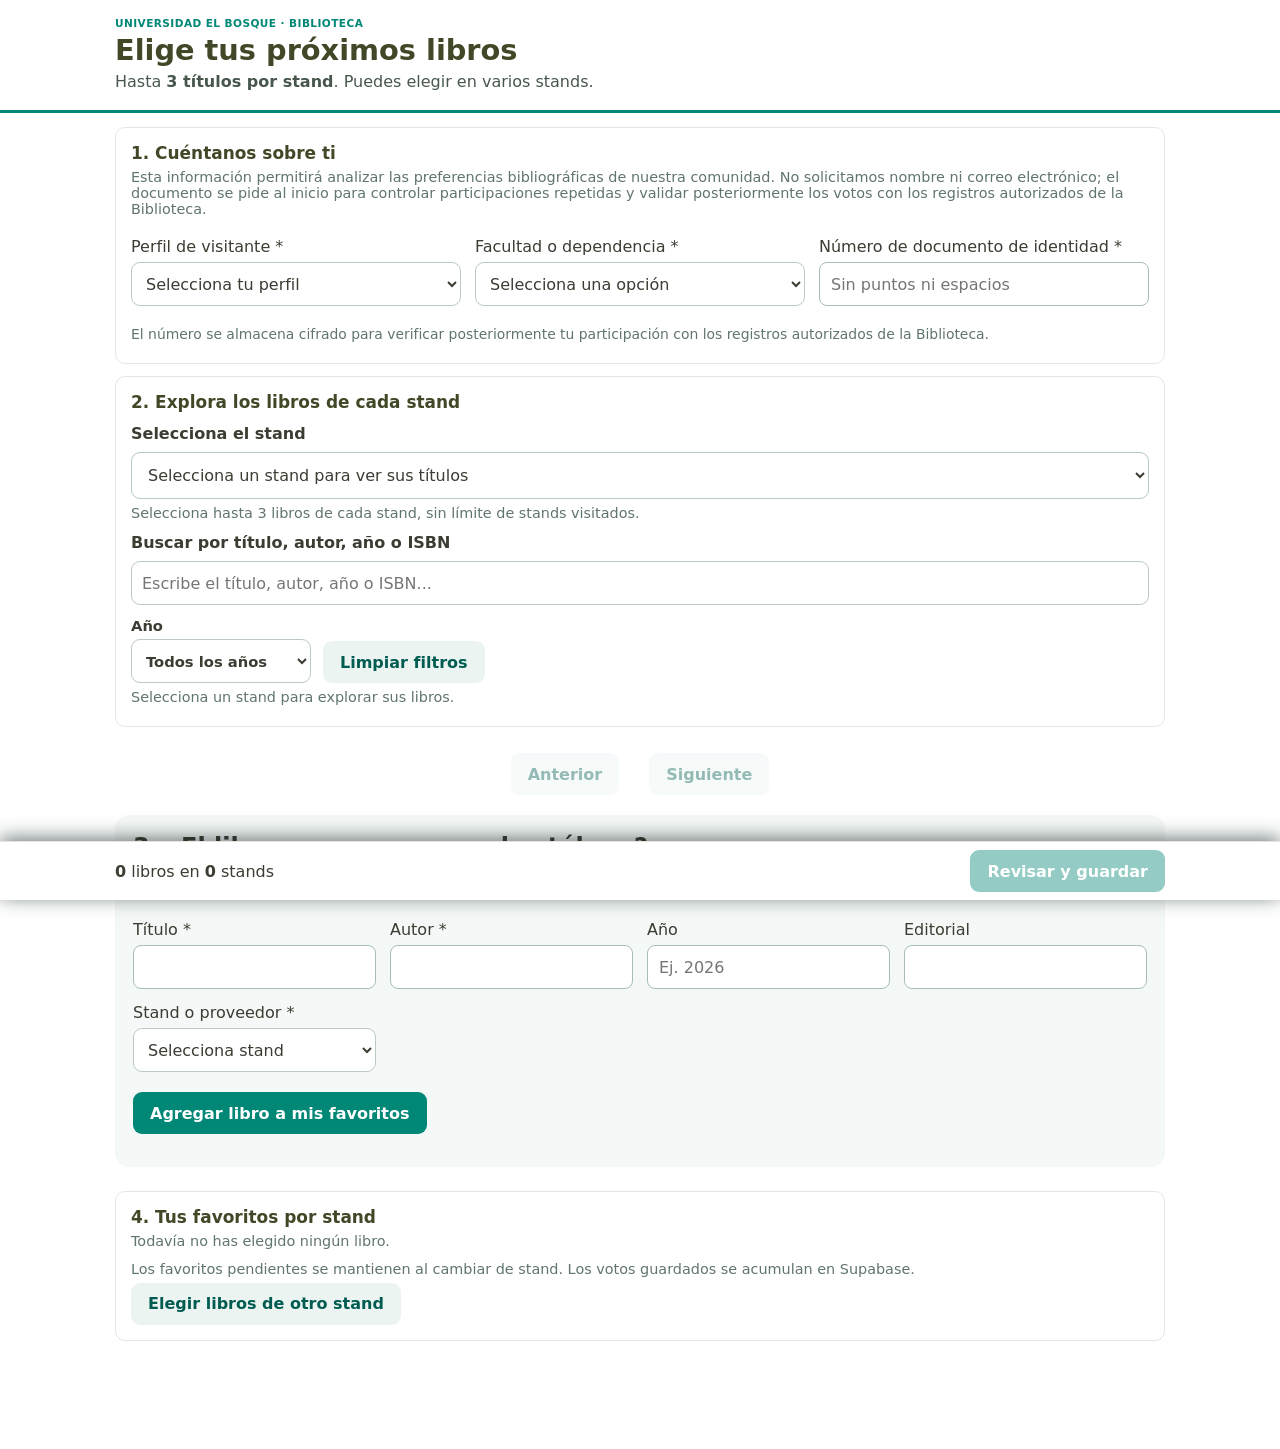
==== index.html @ fa603d4a "Commit: v3.4.0 - Registro progresivo de votos por stand Implementación de votación progresiva vincul" ====
<!doctype html><html lang="es"><head><meta charset="utf-8"><meta name="referrer" content="no-referrer"><meta name="viewport" content="width=device-width,initial-scale=1"><meta name="theme-color" content="#008776"><title>Elige los próximos libros | Biblioteca Universidad El Bosque</title><link rel="stylesheet" href="styles.css"></head><body>
<header><div class="wrap header-inner"><div class="brand"><img class="brand-logo" src="logo-biblioteca.png" alt="Biblioteca Juan Roa Vásquez - Universidad El Bosque" onerror="this.style.display='none'"><div><p class="eyebrow">UNIVERSIDAD EL BOSQUE · BIBLIOTECA</p><h1>Elige tus próximos libros</h1><p>Hasta <strong>3 títulos por stand</strong>. Puedes elegir en varios stands.</p></div></div></div></header>
<main class="wrap"><div id="setupNotice" class="notice" hidden></div>
<section class="toolbar"><h2>1. Cuéntanos sobre ti</h2><p class="muted">Esta información permitirá analizar las preferencias bibliográficas de nuestra comunidad. No solicitamos nombre ni correo electrónico; el documento se pide al inicio para controlar participaciones repetidas y validar posteriormente los votos con los registros autorizados de la Biblioteca.</p><div class="fields"><label>Perfil de visitante *<select id="perfil" required><option value="">Selecciona tu perfil</option></select></label><label>Facultad o dependencia *<select id="dependencia" required><option value="">Selecciona una opción</option></select></label><label for="documento">Número de documento de identidad *<input id="documento" type="text" inputmode="numeric" pattern="[0-9]{5,15}" minlength="5" maxlength="15" autocomplete="off" placeholder="Sin puntos ni espacios" aria-describedby="documentoHelp"></label></div><p class="muted" id="documentoHelp">El número se almacena cifrado para verificar posteriormente tu participación con los registros autorizados de la Biblioteca.</p></section>
<section class="toolbar"><h2>2. Explora los libros de cada stand</h2><label for="proveedor">Selecciona el stand</label><select id="proveedor" required><option value="">Selecciona un stand para ver sus títulos</option></select><p class="muted" id="standHint">Puedes elegir hasta 3 títulos de cada stand.</p><label for="buscar">Buscar por título, autor, año o ISBN</label><input id="buscar" type="search" placeholder="Escribe el título, autor, año o ISBN..." autocomplete="off"><div class="filters"><label>Año<select id="anio"><option value="">Todos los años</option></select></label><button class="light" id="limpiar" type="button">Limpiar filtros</button></div><p id="counter" class="muted" aria-live="polite"></p></section>
<section aria-label="Resultados del catálogo"><div id="books" class="cards"></div><div class="pagination"><button id="prev" class="light">Anterior</button><span id="pageInfo"></span><button id="next" class="light">Siguiente</button></div></section>
<section class="manual"><h2>3. ¿El libro no aparece en el catálogo?</h2><p>Si viste un libro en el stand y no figura en la lista, puedes agregarlo manualmente como favorito.</p><form id="manualForm"><div class="fields"><label>Título *<input id="mTitulo" maxlength="250" required></label><label>Autor *<input id="mAutor" maxlength="180" required></label><label>Año <input id="mAnio" type="number" min="1450" max="2100" placeholder="Ej. 2026"></label><label>Editorial <input id="mEditorial" maxlength="180"></label><label>Stand o proveedor *<select id="mProveedor" required><option value="">Selecciona stand</option></select></label></div><button type="submit" id="manualAdd">Agregar libro a mis favoritos</button><p id="manualMsg" role="status" class="muted"></p></form></section>
<section class="toolbar"><h2>4. Tus favoritos por stand</h2><div id="summary" aria-live="polite" class="summary-list"><p class="muted">Todavía no has elegido ningún libro.</p></div><p class="muted">Los favoritos pendientes se mantienen al cambiar de stand. Los votos guardados se acumulan en Supabase.</p><button class="light" id="another" type="button">Elegir libros de otro stand</button></section>
</main><div class="bottom"><div class="wrap bottom-inner"><span><strong id="nselected">0</strong> libros en <strong id="nstands">0</strong> stands</span><button id="review" type="button" disabled>Revisar y guardar</button></div></div>
<dialog id="dialog"><div class="dialog-content"><h2>Revisa tu selección</h2><p id="reviewProfile" class="muted"></p><div id="reviewList"></div><p class="notice-final"><strong>Última comprobación:</strong> guardarás los libros elegidos hasta ahora. Podrás volver más tarde a agregar otros, siempre que no superes tres por stand.</p><label class="privacy"><input id="consentimiento" type="checkbox"> He leído la información sobre el tratamiento de mis datos y autorizo el registro cifrado de mi documento para acumular mis votos y controlar la votación y verificar posteriormente mi vinculación institucional. *</label><div class="actions"><button id="close" type="button" class="light">Volver</button><button id="confirm" type="button">Guardar estos votos</button></div><p id="confirmation" role="status" aria-live="polite"></p><button id="restart" type="button" class="light" hidden>Iniciar nueva participación</button></div></dialog>
<script src="config.js"></script><script src="app.js" defer></script></body></html>
---- styles.css ----
:root{font-family:system-ui,-apple-system,'Segoe UI',sans-serif;color:#182b2a;background:#f5f8f7}*{box-sizing:border-box}body{margin:0;padding-bottom:96px}header{background:#14534b;color:white;padding:38px 0}header p{max-width:700px;line-height:1.55}h1{font-size:clamp(1.7rem,5vw,2.75rem);line-height:1.13;margin:8px 0}.eyebrow{font-size:.78rem;letter-spacing:.11em;font-weight:700}.wrap{width:min(1050px,calc(100% - 32px));margin:auto}.notice{background:#fff4d8;color:#5c460f;border:1px solid #eedca4;padding:15px 18px;border-radius:11px;margin:23px 0;line-height:1.55}.toolbar{background:white;border:1px solid #dfe8e6;border-radius:14px;padding:20px;margin-bottom:18px}.toolbar>label{display:block;font-weight:700;margin-bottom:9px}input,select{font:inherit;color:inherit;border:1px solid #afc5c0;border-radius:9px;padding:12px;width:100%;background:white}input:focus,select:focus,button:focus-visible{outline:3px solid #8fcbc1;outline-offset:2px}.filters{display:flex;gap:12px;align-items:end;margin-top:12px}.filters label{width:180px;font-size:.92rem;font-weight:600}.filters select{margin-top:5px}.muted{color:#607470;font-size:.9rem}.cards{display:grid;grid-template-columns:repeat(auto-fill,minmax(260px,1fr));gap:12px}.book{border:1px solid #dfe8e6;border-radius:12px;background:#fff;padding:17px;display:flex;flex-direction:column;gap:9px;min-height:190px}.book h2{font-size:1rem;margin:0;line-height:1.4}.book p{font-size:.9rem;margin:0;color:#536a66}.book .meta{font-size:.8rem;color:#667b76}.book button{margin-top:auto;align-self:start}button{cursor:pointer;border:none;background:#16594f;color:white;font-weight:650;padding:11px 17px;border-radius:9px;font:inherit;font-weight:650}button:hover:not(:disabled){filter:brightness(.92)}button:disabled{opacity:.42;cursor:not-allowed}.light{background:#e4eeeb;color:#154b43}.chosen{background:#dbf1e8;color:#12513e}.pagination{display:flex;align-items:center;justify-content:center;gap:15px;margin:22px 0}.bottom{position:fixed;bottom:0;left:0;right:0;background:white;box-shadow:0 -3px 18px #1229;border-top:1px solid #d9e5e1}.bottom-inner{display:flex;align-items:center;justify-content:space-between;padding:13px 0}dialog{border:0;border-radius:16px;max-width:min(95vw,520px);box-shadow:0 25px 90px #1236}dialog::backdrop{background:#0b2928a6}.dialog-content{padding:14px}.actions{display:flex;gap:10px;flex-wrap:wrap;margin-top:18px}#reviewList{line-height:1.7;white-space:pre-line}@media(max-width:480px){header{padding:27px 0}.filters{align-items:stretch}.filters label{width:auto;flex:1}.pagination{gap:8px}.cards{grid-template-columns:1fr}}
.toolbar>label{display:block;margin-top:12px}.toolbar>select{width:100%;padding:12px;border:1px solid #b6c9c4;border-radius:9px;font:inherit}.provider{font-weight:700;color:#166053}.manual{margin:35px 0 110px;padding:25px;border-radius:14px;background:#ecf3f0}.manual h2{margin-top:0}.fields{display:grid;grid-template-columns:repeat(auto-fit,minmax(225px,1fr));gap:14px;margin:20px 0}.fields label{display:flex;flex-direction:column;gap:6px}.fields input{width:100%;padding:11px;border:1px solid #a8bdb8;border-radius:8px;font:inherit}.remove{font-size:.8rem;margin-left:8px;padding:5px 9px}.dialog-content ol{padding-left:22px;line-height:1.6}.dialog-content label{display:block;margin-top:15px;font-weight:700}.dialog-content input{width:100%;padding:12px;margin-top:8px;font:inherit;border:1px solid #9eaea9;border-radius:9px}.notice[hidden]{display:none}

.toolbar h2{font-size:1.2rem;margin:0 0 8px}.summary-entry{border-bottom:1px solid #d7e4df;padding:12px 0}.summary-entry ul{margin:8px 0}.summary-entry li{margin-bottom:5px}.summary-list{margin-bottom:12px}.manual{margin-bottom:24px}#reviewList h3{font-size:1rem;color:#12564b;margin:15px 0 4px}.dialog-content{max-height:80vh;overflow-y:auto}

/* v3.1 · UX móvil y paleta institucional */
:root{color:#3a3d31;background:#fff;--eucalipto:#008776;--roble:#404827;--borde:#e5e6dd}
header{background:#fff;color:var(--roble);border-bottom:3px solid var(--eucalipto);padding:13px 0 15px}
header p{line-height:1.35;margin:3px 0;color:#47574c}header h1{font-size:clamp(1.35rem,3vw,1.8rem);line-height:1.2;margin:2px 0 3px}
.header-inner,.brand{display:flex;align-items:center;gap:18px}.brand-logo{width:190px;max-height:64px;object-fit:contain;object-position:left center;flex:none}
.eyebrow{font-size:.66rem;color:var(--eucalipto);letter-spacing:.04em}
main.wrap{padding-top:14px}.toolbar{border:1px solid var(--borde);padding:15px;margin-bottom:12px;border-radius:10px}
.toolbar h2{color:var(--roble);font-size:1.06rem;margin:0 0 5px}.toolbar .muted{margin:6px 0}
input,select{border-color:#bdc9c3;padding:10px;min-height:44px}button{background:var(--eucalipto);min-height:42px}
button:focus-visible,input:focus-visible,select:focus-visible{outline:3px solid #92d3cb}
.light{background:#ecf4f2;color:#005c51}.chosen{background:#d8f1ec;color:#005c51}
.cards{grid-template-columns:repeat(auto-fill,minmax(255px,1fr));gap:9px}
.book{border-color:var(--borde);padding:12px;gap:4px;min-height:0}.book h2{font-size:.95rem;line-height:1.3}.book p{font-size:.8rem;line-height:1.3}.book button{margin-top:7px;padding:7px 12px;min-height:38px}
.provider,#reviewList h3{color:var(--eucalipto)}.manual{background:#f4f8f6;padding:18px;margin-top:20px}
.bottom{border-color:var(--borde)}.bottom-inner{padding:8px 0}.pagination{margin:14px 0}
@media(max-width:600px){body{padding-bottom:78px}.wrap{width:calc(100% - 24px)}header{padding:9px 0 10px}.brand{gap:8px}.brand-logo{width:112px;max-height:48px}.eyebrow{font-size:.6rem}header h1{font-size:1.18rem}header p{font-size:.76rem}.toolbar{padding:12px;margin-bottom:10px}.toolbar h2{font-size:.98rem}.fields{grid-template-columns:1fr;gap:9px;margin:10px 0}.cards{grid-template-columns:1fr;gap:7px}.book{padding:10px 12px;display:grid;grid-template-columns:minmax(0,1fr) auto;align-items:start;column-gap:10px}.book h2{grid-column:1;line-height:1.25}.book p{grid-column:1}.book button{grid-column:2;grid-row:1 / span 4;align-self:center;margin:0;white-space:nowrap;padding:7px 9px;font-size:.82rem;max-width:110px}.filters{margin-top:8px;gap:8px}.filters label{font-size:.8rem}.manual{padding:13px;margin-top:15px}.bottom-inner{gap:10px}.bottom-inner span{font-size:.8rem}.bottom-inner button{font-size:.87rem;padding:8px 10px}dialog{max-width:calc(100vw - 20px);max-height:90dvh}.dialog-content{max-height:84dvh;overflow-y:auto}}

@media (max-width:600px){.book p.provider{display:none}.book p:nth-of-type(3){display:none}.book .meta{font-size:.75rem}.toolbar>label{font-size:.9rem}.manual .fields{margin:10px 0}.dialog-content{padding:10px}}

/* Registro con documento: espacio táctil accesible y aviso de privacidad */
.privacy{display:flex;align-items:flex-start;gap:10px;margin:12px 0;font-size:.91rem;line-height:1.45}.privacy input{flex:0 0 auto;width:19px;height:19px;margin-top:2px;accent-color:#008776}#documento{font-variant-numeric:tabular-nums}#documentoHelp{font-size:.87rem}

/* v3.3.1: mensaje de cierre y confirmación */
.notice-final{background:#eff6f3;border-left:4px solid #008776;border-radius:8px;padding:12px 14px;color:#273c35;font-size:.94rem;line-height:1.45}
#restart{margin-top:12px}
@media (max-width:650px){.notice-final{font-size:.9rem;padding:10px 12px}}
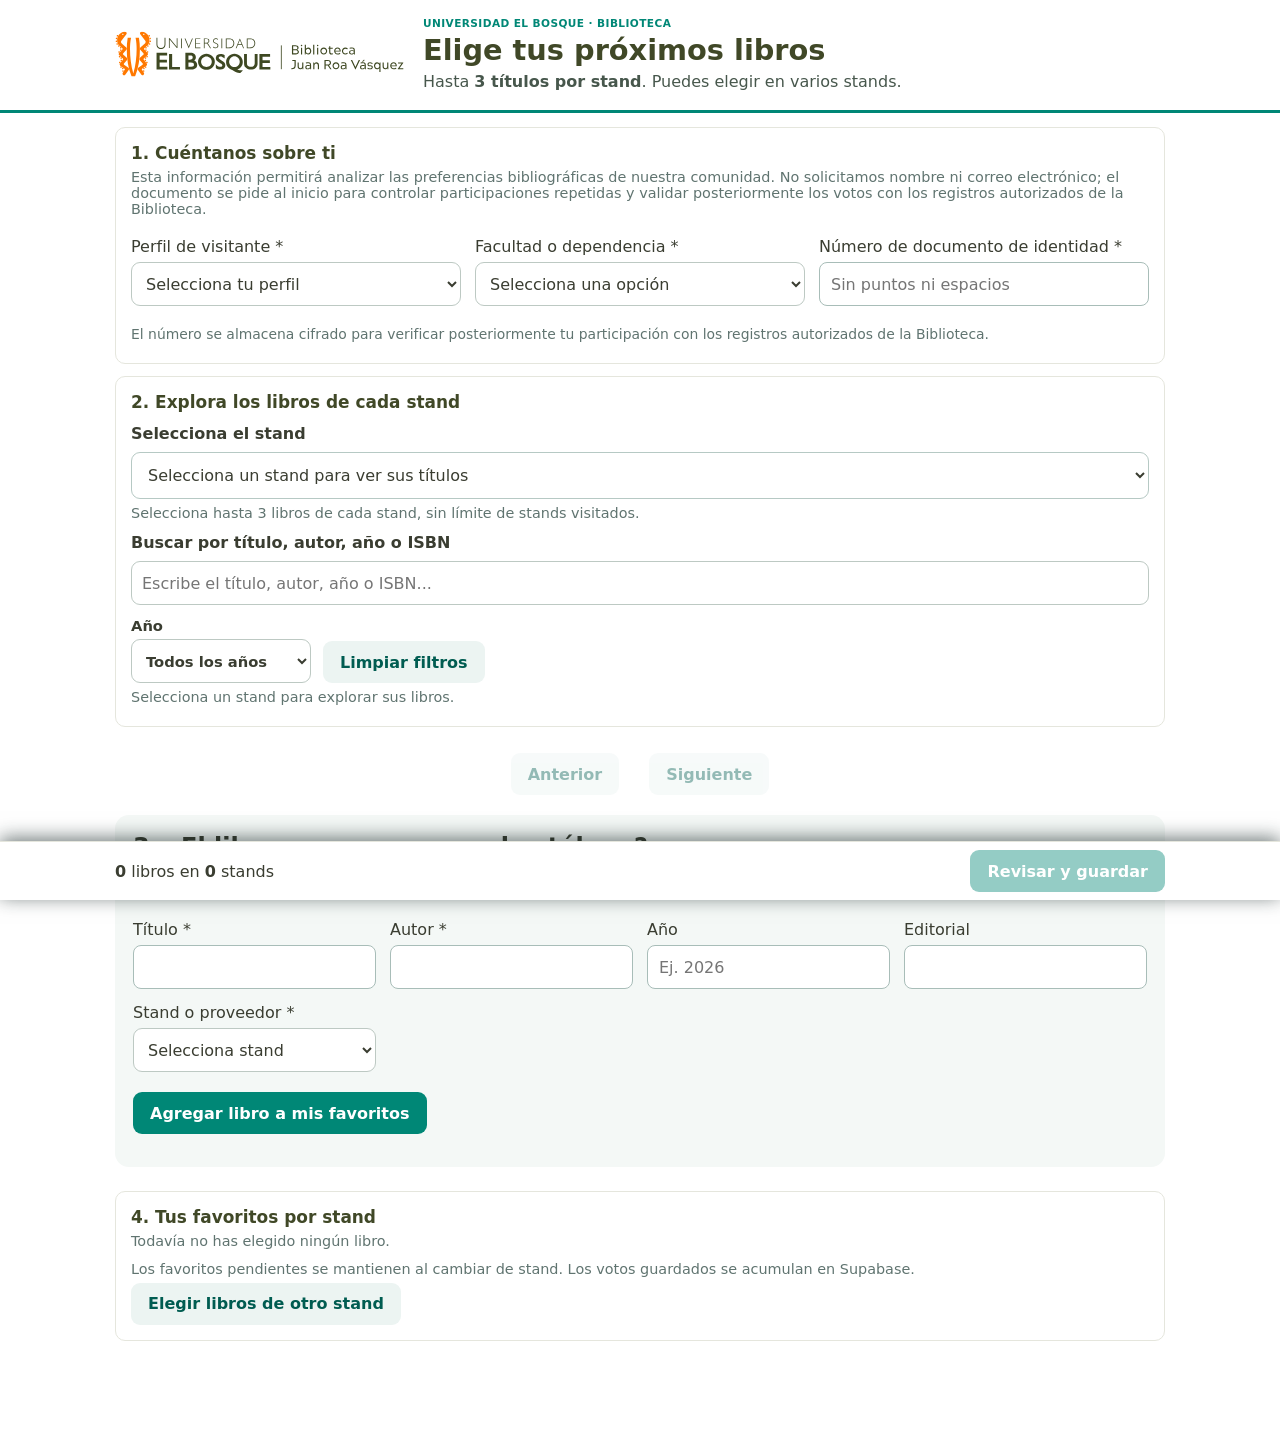
==== commit 5b2dd700: "Commit: v3.4.1 - Logo institucional y corrección de duplicados Integración del logotipo SVG oficial " ====
--- a/index.html
+++ b/index.html
@@ -1,5 +1,5 @@
 <!doctype html><html lang="es"><head><meta charset="utf-8"><meta name="referrer" content="no-referrer"><meta name="viewport" content="width=device-width,initial-scale=1"><meta name="theme-color" content="#008776"><title>Elige los próximos libros | Biblioteca Universidad El Bosque</title><link rel="stylesheet" href="styles.css"></head><body>
-<header><div class="wrap header-inner"><div class="brand"><img class="brand-logo" src="logo-biblioteca.png" alt="Biblioteca Juan Roa Vásquez - Universidad El Bosque" onerror="this.style.display='none'"><div><p class="eyebrow">UNIVERSIDAD EL BOSQUE · BIBLIOTECA</p><h1>Elige tus próximos libros</h1><p>Hasta <strong>3 títulos por stand</strong>. Puedes elegir en varios stands.</p></div></div></div></header>
+<header><div class="wrap header-inner"><div class="brand"><img class="brand-logo" src="./logo-biblioteca.svg" alt="Biblioteca Juan Roa Vásquez - Universidad El Bosque" onerror="this.style.display='none'"><div><p class="eyebrow">UNIVERSIDAD EL BOSQUE · BIBLIOTECA</p><h1>Elige tus próximos libros</h1><p>Hasta <strong>3 títulos por stand</strong>. Puedes elegir en varios stands.</p></div></div></div></header>
 <main class="wrap"><div id="setupNotice" class="notice" hidden></div>
 <section class="toolbar"><h2>1. Cuéntanos sobre ti</h2><p class="muted">Esta información permitirá analizar las preferencias bibliográficas de nuestra comunidad. No solicitamos nombre ni correo electrónico; el documento se pide al inicio para controlar participaciones repetidas y validar posteriormente los votos con los registros autorizados de la Biblioteca.</p><div class="fields"><label>Perfil de visitante *<select id="perfil" required><option value="">Selecciona tu perfil</option></select></label><label>Facultad o dependencia *<select id="dependencia" required><option value="">Selecciona una opción</option></select></label><label for="documento">Número de documento de identidad *<input id="documento" type="text" inputmode="numeric" pattern="[0-9]{5,15}" minlength="5" maxlength="15" autocomplete="off" placeholder="Sin puntos ni espacios" aria-describedby="documentoHelp"></label></div><p class="muted" id="documentoHelp">El número se almacena cifrado para verificar posteriormente tu participación con los registros autorizados de la Biblioteca.</p></section>
 <section class="toolbar"><h2>2. Explora los libros de cada stand</h2><label for="proveedor">Selecciona el stand</label><select id="proveedor" required><option value="">Selecciona un stand para ver sus títulos</option></select><p class="muted" id="standHint">Puedes elegir hasta 3 títulos de cada stand.</p><label for="buscar">Buscar por título, autor, año o ISBN</label><input id="buscar" type="search" placeholder="Escribe el título, autor, año o ISBN..." autocomplete="off"><div class="filters"><label>Año<select id="anio"><option value="">Todos los años</option></select></label><button class="light" id="limpiar" type="button">Limpiar filtros</button></div><p id="counter" class="muted" aria-live="polite"></p></section>
@@ -7,5 +7,5 @@
 <section class="manual"><h2>3. ¿El libro no aparece en el catálogo?</h2><p>Si viste un libro en el stand y no figura en la lista, puedes agregarlo manualmente como favorito.</p><form id="manualForm"><div class="fields"><label>Título *<input id="mTitulo" maxlength="250" required></label><label>Autor *<input id="mAutor" maxlength="180" required></label><label>Año <input id="mAnio" type="number" min="1450" max="2100" placeholder="Ej. 2026"></label><label>Editorial <input id="mEditorial" maxlength="180"></label><label>Stand o proveedor *<select id="mProveedor" required><option value="">Selecciona stand</option></select></label></div><button type="submit" id="manualAdd">Agregar libro a mis favoritos</button><p id="manualMsg" role="status" class="muted"></p></form></section>
 <section class="toolbar"><h2>4. Tus favoritos por stand</h2><div id="summary" aria-live="polite" class="summary-list"><p class="muted">Todavía no has elegido ningún libro.</p></div><p class="muted">Los favoritos pendientes se mantienen al cambiar de stand. Los votos guardados se acumulan en Supabase.</p><button class="light" id="another" type="button">Elegir libros de otro stand</button></section>
 </main><div class="bottom"><div class="wrap bottom-inner"><span><strong id="nselected">0</strong> libros en <strong id="nstands">0</strong> stands</span><button id="review" type="button" disabled>Revisar y guardar</button></div></div>
-<dialog id="dialog"><div class="dialog-content"><h2>Revisa tu selección</h2><p id="reviewProfile" class="muted"></p><div id="reviewList"></div><p class="notice-final"><strong>Última comprobación:</strong> guardarás los libros elegidos hasta ahora. Podrás volver más tarde a agregar otros, siempre que no superes tres por stand.</p><label class="privacy"><input id="consentimiento" type="checkbox"> He leído la información sobre el tratamiento de mis datos y autorizo el registro cifrado de mi documento para acumular mis votos y controlar la votación y verificar posteriormente mi vinculación institucional. *</label><div class="actions"><button id="close" type="button" class="light">Volver</button><button id="confirm" type="button">Guardar estos votos</button></div><p id="confirmation" role="status" aria-live="polite"></p><button id="restart" type="button" class="light" hidden>Iniciar nueva participación</button></div></dialog>
+<dialog id="dialog"><div class="dialog-content"><h2>Revisa tu selección</h2><p id="reviewProfile" class="muted"></p><div id="reviewList"></div><p class="notice-final"><strong>Última comprobación:</strong> guardarás los libros elegidos hasta ahora. Podrás volver más tarde a agregar otros, siempre que no superes tres por stand.</p><label class="privacy"><input id="consentimiento" type="checkbox"> He leído la información sobre el tratamiento de mis datos y autorizo el registro cifrado de mi documento para acumular mis votos y controlar la votación y verificar posteriormente mi vinculación institucional. *</label><div class="actions"><button id="close" type="button" class="light">Volver</button><button id="confirm" type="button">Guardar estos votos</button></div><p id="confirmation" role="status" aria-live="polite"></p></div></dialog>
 <script src="config.js"></script><script src="app.js" defer></script></body></html>
--- a/styles.css
+++ b/styles.css
@@ -29,3 +29,9 @@
 .notice-final{background:#eff6f3;border-left:4px solid #008776;border-radius:8px;padding:12px 14px;color:#273c35;font-size:.94rem;line-height:1.45}
 #restart{margin-top:12px}
 @media (max-width:650px){.notice-final{font-size:.9rem;padding:10px 12px}}
+
+/* v3.4.1: logotipo SVG oficial en encabezado compacto */
+.brand-logo{width:clamp(180px,23vw,290px);max-height:76px;height:auto;object-fit:contain}
+.brand{min-width:0}.brand>div{min-width:0}
+@media(max-width:600px){.brand{gap:10px}.brand-logo{width:clamp(110px,31vw,156px);max-height:60px}.brand h1{overflow-wrap:anywhere}}
+@media(max-width:360px){.brand-logo{width:100px}.eyebrow{letter-spacing:0}}
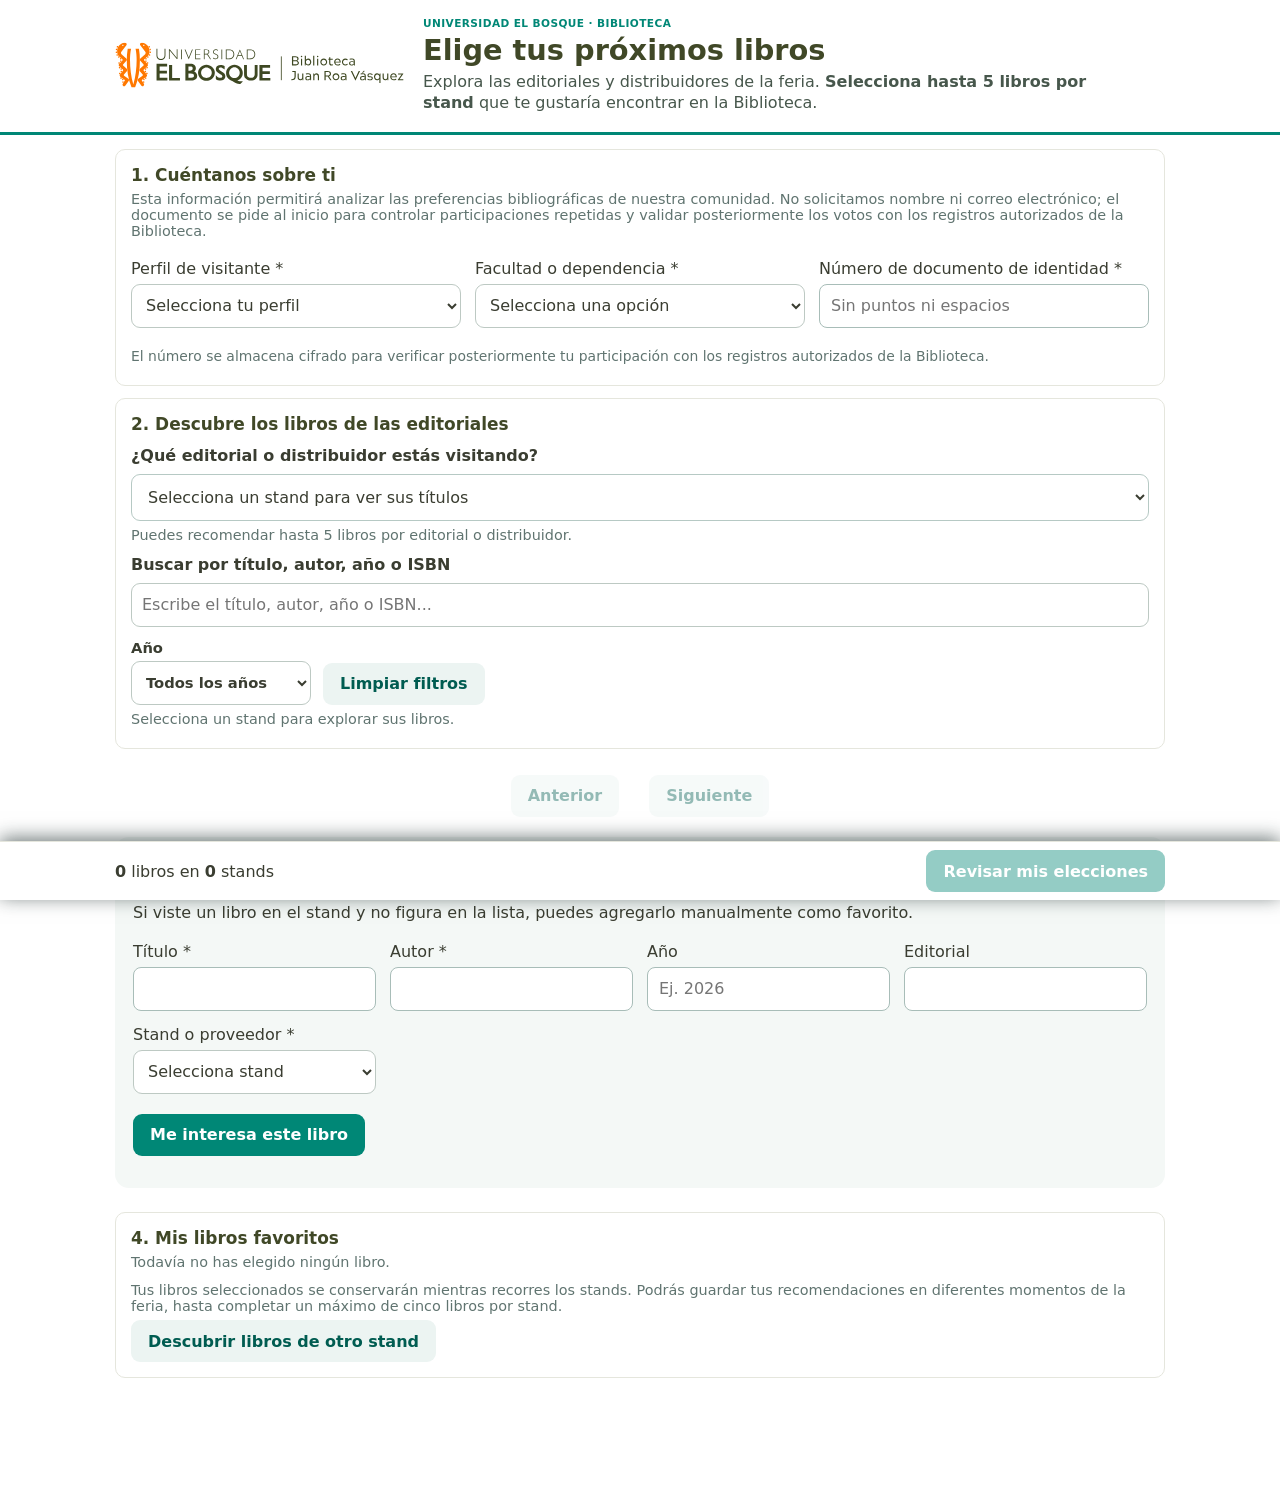
==== commit a1c6923b: "Título: v3.5.0 - Hasta 5 libros por stand y nueva experiencia de selección Ampliación del máximo de " ====
--- a/index.html
+++ b/index.html
@@ -1,11 +1,11 @@
 <!doctype html><html lang="es"><head><meta charset="utf-8"><meta name="referrer" content="no-referrer"><meta name="viewport" content="width=device-width,initial-scale=1"><meta name="theme-color" content="#008776"><title>Elige los próximos libros | Biblioteca Universidad El Bosque</title><link rel="stylesheet" href="styles.css"></head><body>
-<header><div class="wrap header-inner"><div class="brand"><img class="brand-logo" src="./logo-biblioteca.svg" alt="Biblioteca Juan Roa Vásquez - Universidad El Bosque" onerror="this.style.display='none'"><div><p class="eyebrow">UNIVERSIDAD EL BOSQUE · BIBLIOTECA</p><h1>Elige tus próximos libros</h1><p>Hasta <strong>3 títulos por stand</strong>. Puedes elegir en varios stands.</p></div></div></div></header>
+<header><div class="wrap header-inner"><div class="brand"><img class="brand-logo" src="./logo-biblioteca.svg" alt="Biblioteca Juan Roa Vásquez - Universidad El Bosque" onerror="this.style.display='none'"><div><p class="eyebrow">UNIVERSIDAD EL BOSQUE · BIBLIOTECA</p><h1>Elige tus próximos libros</h1><p>Explora las editoriales y distribuidores de la feria. <strong>Selecciona hasta 5 libros por stand</strong> que te gustaría encontrar en la Biblioteca.</p></div></div></div></header>
 <main class="wrap"><div id="setupNotice" class="notice" hidden></div>
 <section class="toolbar"><h2>1. Cuéntanos sobre ti</h2><p class="muted">Esta información permitirá analizar las preferencias bibliográficas de nuestra comunidad. No solicitamos nombre ni correo electrónico; el documento se pide al inicio para controlar participaciones repetidas y validar posteriormente los votos con los registros autorizados de la Biblioteca.</p><div class="fields"><label>Perfil de visitante *<select id="perfil" required><option value="">Selecciona tu perfil</option></select></label><label>Facultad o dependencia *<select id="dependencia" required><option value="">Selecciona una opción</option></select></label><label for="documento">Número de documento de identidad *<input id="documento" type="text" inputmode="numeric" pattern="[0-9]{5,15}" minlength="5" maxlength="15" autocomplete="off" placeholder="Sin puntos ni espacios" aria-describedby="documentoHelp"></label></div><p class="muted" id="documentoHelp">El número se almacena cifrado para verificar posteriormente tu participación con los registros autorizados de la Biblioteca.</p></section>
-<section class="toolbar"><h2>2. Explora los libros de cada stand</h2><label for="proveedor">Selecciona el stand</label><select id="proveedor" required><option value="">Selecciona un stand para ver sus títulos</option></select><p class="muted" id="standHint">Puedes elegir hasta 3 títulos de cada stand.</p><label for="buscar">Buscar por título, autor, año o ISBN</label><input id="buscar" type="search" placeholder="Escribe el título, autor, año o ISBN..." autocomplete="off"><div class="filters"><label>Año<select id="anio"><option value="">Todos los años</option></select></label><button class="light" id="limpiar" type="button">Limpiar filtros</button></div><p id="counter" class="muted" aria-live="polite"></p></section>
+<section class="toolbar"><h2>2. Descubre los libros de las editoriales</h2><label for="proveedor">¿Qué editorial o distribuidor estás visitando?</label><select id="proveedor" required><option value="">Selecciona un stand para ver sus títulos</option></select><p class="muted" id="standHint">Elige hasta 5 libros de cada stand que te gustaría encontrar en la Biblioteca.</p><label for="buscar">Buscar por título, autor, año o ISBN</label><input id="buscar" type="search" placeholder="Escribe el título, autor, año o ISBN..." autocomplete="off"><div class="filters"><label>Año<select id="anio"><option value="">Todos los años</option></select></label><button class="light" id="limpiar" type="button">Limpiar filtros</button></div><p id="counter" class="muted" aria-live="polite"></p></section>
 <section aria-label="Resultados del catálogo"><div id="books" class="cards"></div><div class="pagination"><button id="prev" class="light">Anterior</button><span id="pageInfo"></span><button id="next" class="light">Siguiente</button></div></section>
-<section class="manual"><h2>3. ¿El libro no aparece en el catálogo?</h2><p>Si viste un libro en el stand y no figura en la lista, puedes agregarlo manualmente como favorito.</p><form id="manualForm"><div class="fields"><label>Título *<input id="mTitulo" maxlength="250" required></label><label>Autor *<input id="mAutor" maxlength="180" required></label><label>Año <input id="mAnio" type="number" min="1450" max="2100" placeholder="Ej. 2026"></label><label>Editorial <input id="mEditorial" maxlength="180"></label><label>Stand o proveedor *<select id="mProveedor" required><option value="">Selecciona stand</option></select></label></div><button type="submit" id="manualAdd">Agregar libro a mis favoritos</button><p id="manualMsg" role="status" class="muted"></p></form></section>
-<section class="toolbar"><h2>4. Tus favoritos por stand</h2><div id="summary" aria-live="polite" class="summary-list"><p class="muted">Todavía no has elegido ningún libro.</p></div><p class="muted">Los favoritos pendientes se mantienen al cambiar de stand. Los votos guardados se acumulan en Supabase.</p><button class="light" id="another" type="button">Elegir libros de otro stand</button></section>
-</main><div class="bottom"><div class="wrap bottom-inner"><span><strong id="nselected">0</strong> libros en <strong id="nstands">0</strong> stands</span><button id="review" type="button" disabled>Revisar y guardar</button></div></div>
-<dialog id="dialog"><div class="dialog-content"><h2>Revisa tu selección</h2><p id="reviewProfile" class="muted"></p><div id="reviewList"></div><p class="notice-final"><strong>Última comprobación:</strong> guardarás los libros elegidos hasta ahora. Podrás volver más tarde a agregar otros, siempre que no superes tres por stand.</p><label class="privacy"><input id="consentimiento" type="checkbox"> He leído la información sobre el tratamiento de mis datos y autorizo el registro cifrado de mi documento para acumular mis votos y controlar la votación y verificar posteriormente mi vinculación institucional. *</label><div class="actions"><button id="close" type="button" class="light">Volver</button><button id="confirm" type="button">Guardar estos votos</button></div><p id="confirmation" role="status" aria-live="polite"></p></div></dialog>
+<section class="manual"><h2>3. ¿Encontraste otro libro interesante?</h2><p>Si viste un libro en el stand y no figura en la lista, puedes agregarlo manualmente como favorito.</p><form id="manualForm"><div class="fields"><label>Título *<input id="mTitulo" maxlength="250" required></label><label>Autor *<input id="mAutor" maxlength="180" required></label><label>Año <input id="mAnio" type="number" min="1450" max="2100" placeholder="Ej. 2026"></label><label>Editorial <input id="mEditorial" maxlength="180"></label><label>Stand o proveedor *<select id="mProveedor" required><option value="">Selecciona stand</option></select></label></div><button type="submit" id="manualAdd">Me interesa este libro</button><p id="manualMsg" role="status" class="muted"></p></form></section>
+<section class="toolbar"><h2>4. Mis libros favoritos</h2><div id="summary" aria-live="polite" class="summary-list"><p class="muted">Todavía no has elegido ningún libro.</p></div><p class="muted">Tus libros seleccionados se conservarán mientras recorres los stands. Podrás guardar tus recomendaciones en diferentes momentos de la feria, hasta completar un máximo de cinco libros por stand.</p><button class="light" id="another" type="button">Descubrir libros de otro stand</button></section>
+</main><div class="bottom"><div class="wrap bottom-inner"><span><strong id="nselected">0</strong> libros en <strong id="nstands">0</strong> stands</span><button id="review" type="button" disabled>Revisar mis elecciones</button></div></div>
+<dialog id="dialog"><div class="dialog-content"><h2>Revisa tu selección</h2><p id="reviewProfile" class="muted"></p><div id="reviewList"></div><p class="notice-final"><strong>Última comprobación:</strong> guardarás los libros elegidos hasta ahora. Podrás volver más tarde a agregar otros, siempre que no superes cinco por stand.</p><label class="privacy"><input id="consentimiento" type="checkbox"> He leído la información sobre el tratamiento de mis datos y autorizo el registro cifrado de mi documento para acumular mis votos y controlar la votación y verificar posteriormente mi vinculación institucional. *</label><div class="actions"><button id="close" type="button" class="light">Volver</button><button id="confirm" type="button">Guardar mis recomendaciones</button></div><p id="confirmation" role="status" aria-live="polite"></p></div></dialog>
 <script src="config.js"></script><script src="app.js" defer></script></body></html>
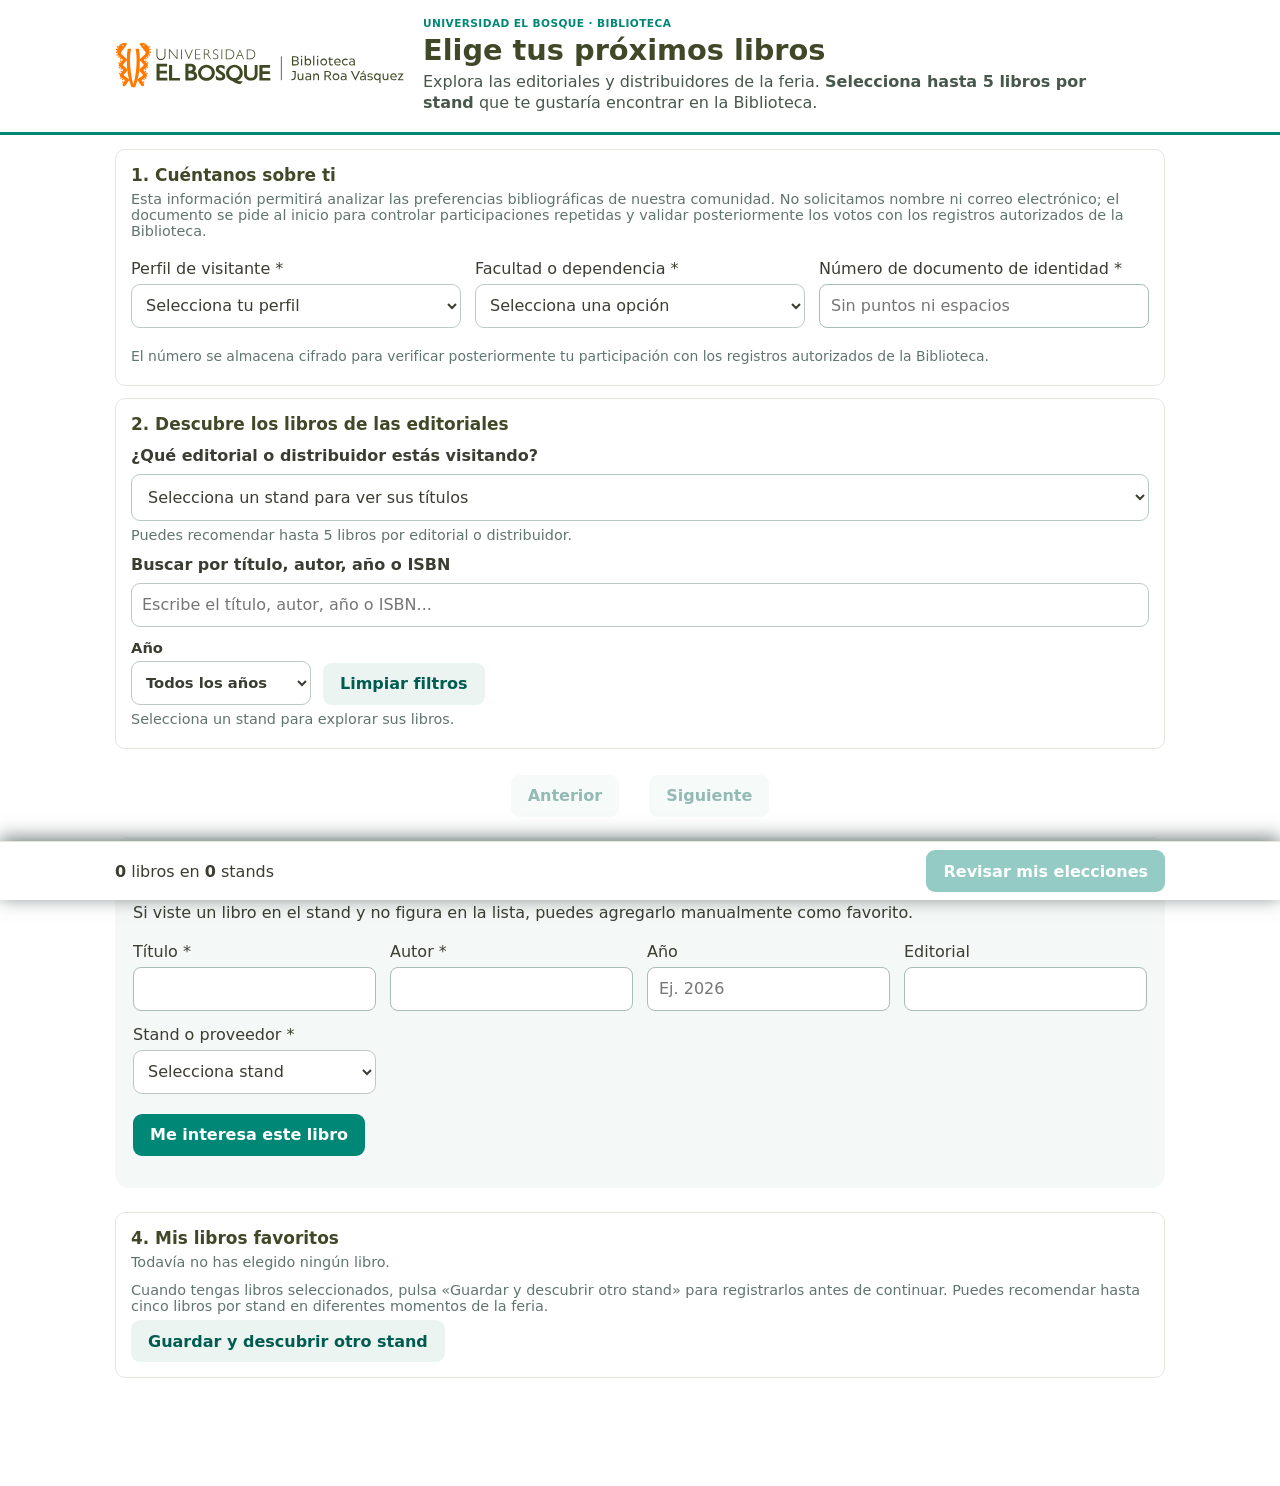
==== commit ef066151: "Título: v3.5.1 - Guardado de recomendaciones por stand Implementación de guardado de recomendaciones" ====
--- a/index.html
+++ b/index.html
@@ -5,7 +5,7 @@
 <section class="toolbar"><h2>2. Descubre los libros de las editoriales</h2><label for="proveedor">¿Qué editorial o distribuidor estás visitando?</label><select id="proveedor" required><option value="">Selecciona un stand para ver sus títulos</option></select><p class="muted" id="standHint">Elige hasta 5 libros de cada stand que te gustaría encontrar en la Biblioteca.</p><label for="buscar">Buscar por título, autor, año o ISBN</label><input id="buscar" type="search" placeholder="Escribe el título, autor, año o ISBN..." autocomplete="off"><div class="filters"><label>Año<select id="anio"><option value="">Todos los años</option></select></label><button class="light" id="limpiar" type="button">Limpiar filtros</button></div><p id="counter" class="muted" aria-live="polite"></p></section>
 <section aria-label="Resultados del catálogo"><div id="books" class="cards"></div><div class="pagination"><button id="prev" class="light">Anterior</button><span id="pageInfo"></span><button id="next" class="light">Siguiente</button></div></section>
 <section class="manual"><h2>3. ¿Encontraste otro libro interesante?</h2><p>Si viste un libro en el stand y no figura en la lista, puedes agregarlo manualmente como favorito.</p><form id="manualForm"><div class="fields"><label>Título *<input id="mTitulo" maxlength="250" required></label><label>Autor *<input id="mAutor" maxlength="180" required></label><label>Año <input id="mAnio" type="number" min="1450" max="2100" placeholder="Ej. 2026"></label><label>Editorial <input id="mEditorial" maxlength="180"></label><label>Stand o proveedor *<select id="mProveedor" required><option value="">Selecciona stand</option></select></label></div><button type="submit" id="manualAdd">Me interesa este libro</button><p id="manualMsg" role="status" class="muted"></p></form></section>
-<section class="toolbar"><h2>4. Mis libros favoritos</h2><div id="summary" aria-live="polite" class="summary-list"><p class="muted">Todavía no has elegido ningún libro.</p></div><p class="muted">Tus libros seleccionados se conservarán mientras recorres los stands. Podrás guardar tus recomendaciones en diferentes momentos de la feria, hasta completar un máximo de cinco libros por stand.</p><button class="light" id="another" type="button">Descubrir libros de otro stand</button></section>
+<section class="toolbar"><h2>4. Mis libros favoritos</h2><div id="summary" aria-live="polite" class="summary-list"><p class="muted">Todavía no has elegido ningún libro.</p></div><p class="muted">Cuando tengas libros seleccionados, pulsa «Guardar y descubrir otro stand» para registrarlos antes de continuar. Puedes recomendar hasta cinco libros por stand en diferentes momentos de la feria.</p><button class="light" id="another" type="button">Guardar y descubrir otro stand</button></section>
 </main><div class="bottom"><div class="wrap bottom-inner"><span><strong id="nselected">0</strong> libros en <strong id="nstands">0</strong> stands</span><button id="review" type="button" disabled>Revisar mis elecciones</button></div></div>
 <dialog id="dialog"><div class="dialog-content"><h2>Revisa tu selección</h2><p id="reviewProfile" class="muted"></p><div id="reviewList"></div><p class="notice-final"><strong>Última comprobación:</strong> guardarás los libros elegidos hasta ahora. Podrás volver más tarde a agregar otros, siempre que no superes cinco por stand.</p><label class="privacy"><input id="consentimiento" type="checkbox"> He leído la información sobre el tratamiento de mis datos y autorizo el registro cifrado de mi documento para acumular mis votos y controlar la votación y verificar posteriormente mi vinculación institucional. *</label><div class="actions"><button id="close" type="button" class="light">Volver</button><button id="confirm" type="button">Guardar mis recomendaciones</button></div><p id="confirmation" role="status" aria-live="polite"></p></div></dialog>
 <script src="config.js"></script><script src="app.js" defer></script></body></html>
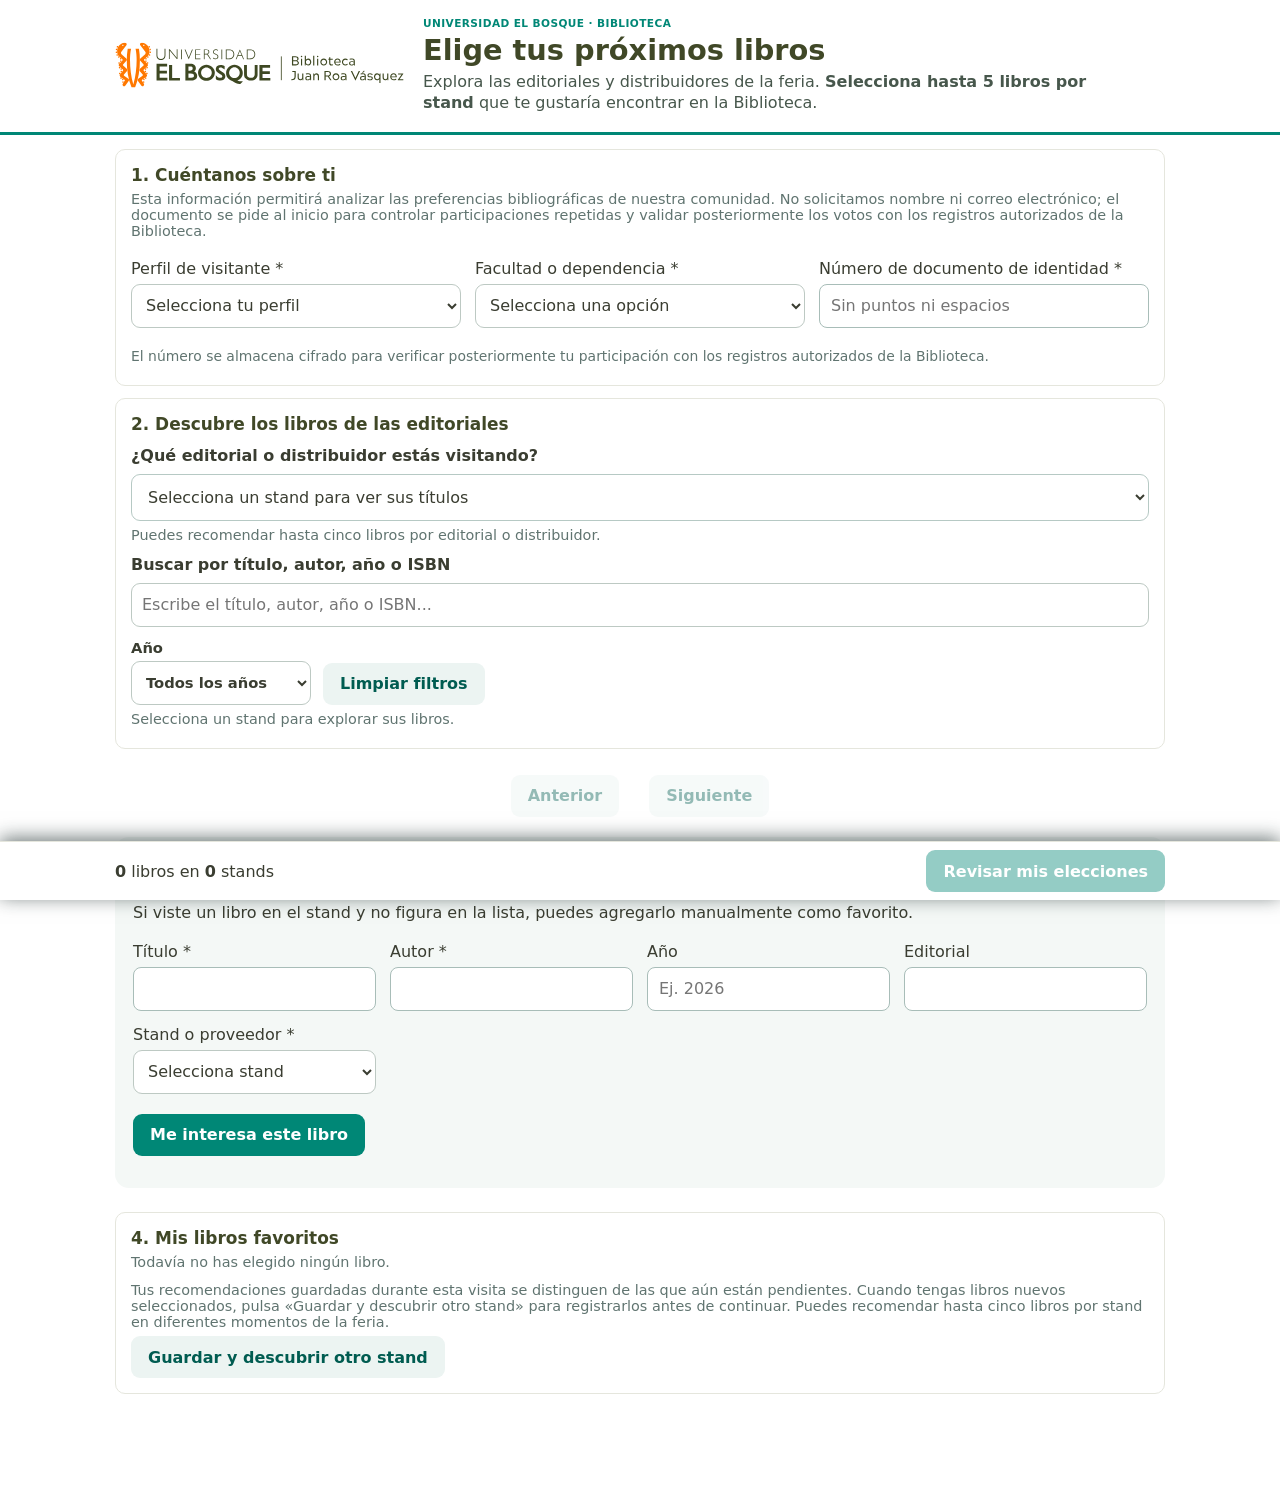
==== commit c2dfc6cb: "Título: v3.5.2 - Resumen de recomendaciones por editorial Incorporación de mensaje al completar cinc" ====
--- a/index.html
+++ b/index.html
@@ -2,10 +2,10 @@
 <header><div class="wrap header-inner"><div class="brand"><img class="brand-logo" src="./logo-biblioteca.svg" alt="Biblioteca Juan Roa Vásquez - Universidad El Bosque" onerror="this.style.display='none'"><div><p class="eyebrow">UNIVERSIDAD EL BOSQUE · BIBLIOTECA</p><h1>Elige tus próximos libros</h1><p>Explora las editoriales y distribuidores de la feria. <strong>Selecciona hasta 5 libros por stand</strong> que te gustaría encontrar en la Biblioteca.</p></div></div></div></header>
 <main class="wrap"><div id="setupNotice" class="notice" hidden></div>
 <section class="toolbar"><h2>1. Cuéntanos sobre ti</h2><p class="muted">Esta información permitirá analizar las preferencias bibliográficas de nuestra comunidad. No solicitamos nombre ni correo electrónico; el documento se pide al inicio para controlar participaciones repetidas y validar posteriormente los votos con los registros autorizados de la Biblioteca.</p><div class="fields"><label>Perfil de visitante *<select id="perfil" required><option value="">Selecciona tu perfil</option></select></label><label>Facultad o dependencia *<select id="dependencia" required><option value="">Selecciona una opción</option></select></label><label for="documento">Número de documento de identidad *<input id="documento" type="text" inputmode="numeric" pattern="[0-9]{5,15}" minlength="5" maxlength="15" autocomplete="off" placeholder="Sin puntos ni espacios" aria-describedby="documentoHelp"></label></div><p class="muted" id="documentoHelp">El número se almacena cifrado para verificar posteriormente tu participación con los registros autorizados de la Biblioteca.</p></section>
-<section class="toolbar"><h2>2. Descubre los libros de las editoriales</h2><label for="proveedor">¿Qué editorial o distribuidor estás visitando?</label><select id="proveedor" required><option value="">Selecciona un stand para ver sus títulos</option></select><p class="muted" id="standHint">Elige hasta 5 libros de cada stand que te gustaría encontrar en la Biblioteca.</p><label for="buscar">Buscar por título, autor, año o ISBN</label><input id="buscar" type="search" placeholder="Escribe el título, autor, año o ISBN..." autocomplete="off"><div class="filters"><label>Año<select id="anio"><option value="">Todos los años</option></select></label><button class="light" id="limpiar" type="button">Limpiar filtros</button></div><p id="counter" class="muted" aria-live="polite"></p></section>
+<section class="toolbar"><h2>2. Descubre los libros de las editoriales</h2><label for="proveedor">¿Qué editorial o distribuidor estás visitando?</label><select id="proveedor" required><option value="">Selecciona un stand para ver sus títulos</option></select><div id="standComplete" class="stand-complete" role="status" hidden></div><p class="muted" id="standHint">Elige hasta 5 libros de cada stand que te gustaría encontrar en la Biblioteca.</p><label for="buscar">Buscar por título, autor, año o ISBN</label><input id="buscar" type="search" placeholder="Escribe el título, autor, año o ISBN..." autocomplete="off"><div class="filters"><label>Año<select id="anio"><option value="">Todos los años</option></select></label><button class="light" id="limpiar" type="button">Limpiar filtros</button></div><p id="counter" class="muted" aria-live="polite"></p></section>
 <section aria-label="Resultados del catálogo"><div id="books" class="cards"></div><div class="pagination"><button id="prev" class="light">Anterior</button><span id="pageInfo"></span><button id="next" class="light">Siguiente</button></div></section>
 <section class="manual"><h2>3. ¿Encontraste otro libro interesante?</h2><p>Si viste un libro en el stand y no figura en la lista, puedes agregarlo manualmente como favorito.</p><form id="manualForm"><div class="fields"><label>Título *<input id="mTitulo" maxlength="250" required></label><label>Autor *<input id="mAutor" maxlength="180" required></label><label>Año <input id="mAnio" type="number" min="1450" max="2100" placeholder="Ej. 2026"></label><label>Editorial <input id="mEditorial" maxlength="180"></label><label>Stand o proveedor *<select id="mProveedor" required><option value="">Selecciona stand</option></select></label></div><button type="submit" id="manualAdd">Me interesa este libro</button><p id="manualMsg" role="status" class="muted"></p></form></section>
-<section class="toolbar"><h2>4. Mis libros favoritos</h2><div id="summary" aria-live="polite" class="summary-list"><p class="muted">Todavía no has elegido ningún libro.</p></div><p class="muted">Cuando tengas libros seleccionados, pulsa «Guardar y descubrir otro stand» para registrarlos antes de continuar. Puedes recomendar hasta cinco libros por stand en diferentes momentos de la feria.</p><button class="light" id="another" type="button">Guardar y descubrir otro stand</button></section>
+<section class="toolbar"><h2>4. Mis libros favoritos</h2><div id="summary" aria-live="polite" class="summary-list"><p class="muted">Todavía no has elegido ningún libro.</p></div><p class="muted">Tus recomendaciones guardadas durante esta visita se distinguen de las que aún están pendientes. Cuando tengas libros nuevos seleccionados, pulsa «Guardar y descubrir otro stand» para registrarlos antes de continuar. Puedes recomendar hasta cinco libros por stand en diferentes momentos de la feria.</p><button class="light" id="another" type="button">Guardar y descubrir otro stand</button></section>
 </main><div class="bottom"><div class="wrap bottom-inner"><span><strong id="nselected">0</strong> libros en <strong id="nstands">0</strong> stands</span><button id="review" type="button" disabled>Revisar mis elecciones</button></div></div>
 <dialog id="dialog"><div class="dialog-content"><h2>Revisa tu selección</h2><p id="reviewProfile" class="muted"></p><div id="reviewList"></div><p class="notice-final"><strong>Última comprobación:</strong> guardarás los libros elegidos hasta ahora. Podrás volver más tarde a agregar otros, siempre que no superes cinco por stand.</p><label class="privacy"><input id="consentimiento" type="checkbox"> He leído la información sobre el tratamiento de mis datos y autorizo el registro cifrado de mi documento para acumular mis votos y controlar la votación y verificar posteriormente mi vinculación institucional. *</label><div class="actions"><button id="close" type="button" class="light">Volver</button><button id="confirm" type="button">Guardar mis recomendaciones</button></div><p id="confirmation" role="status" aria-live="polite"></p></div></dialog>
 <script src="config.js"></script><script src="app.js" defer></script></body></html>
--- a/styles.css
+++ b/styles.css
@@ -35,3 +35,13 @@
 .brand{min-width:0}.brand>div{min-width:0}
 @media(max-width:600px){.brand{gap:10px}.brand-logo{width:clamp(110px,31vw,156px);max-height:60px}.brand h1{overflow-wrap:anywhere}}
 @media(max-width:360px){.brand-logo{width:100px}.eyebrow{letter-spacing:0}}
+
+/* v3.5.2: confirmación de recomendaciones por stand */
+.stand-complete{background:#edf6f2;border:1px solid #b9dcd2;border-left:4px solid #008776;border-radius:10px;padding:12px 14px;margin:12px 0;line-height:1.5}
+.stand-complete[hidden]{display:none}
+.stand-complete strong{color:#075d50}
+.stand-complete p{margin:5px 0 0}
+.summary-subheading{font-size:.9rem;font-weight:700;color:#326258;margin:10px 0 3px}
+.saved-item{color:#244c44}
+.saved-mark{font-size:.8rem;color:#07715f;font-weight:700;white-space:nowrap}
+@media(max-width:600px){.stand-complete{padding:10px 12px}.saved-mark{display:inline-block}}
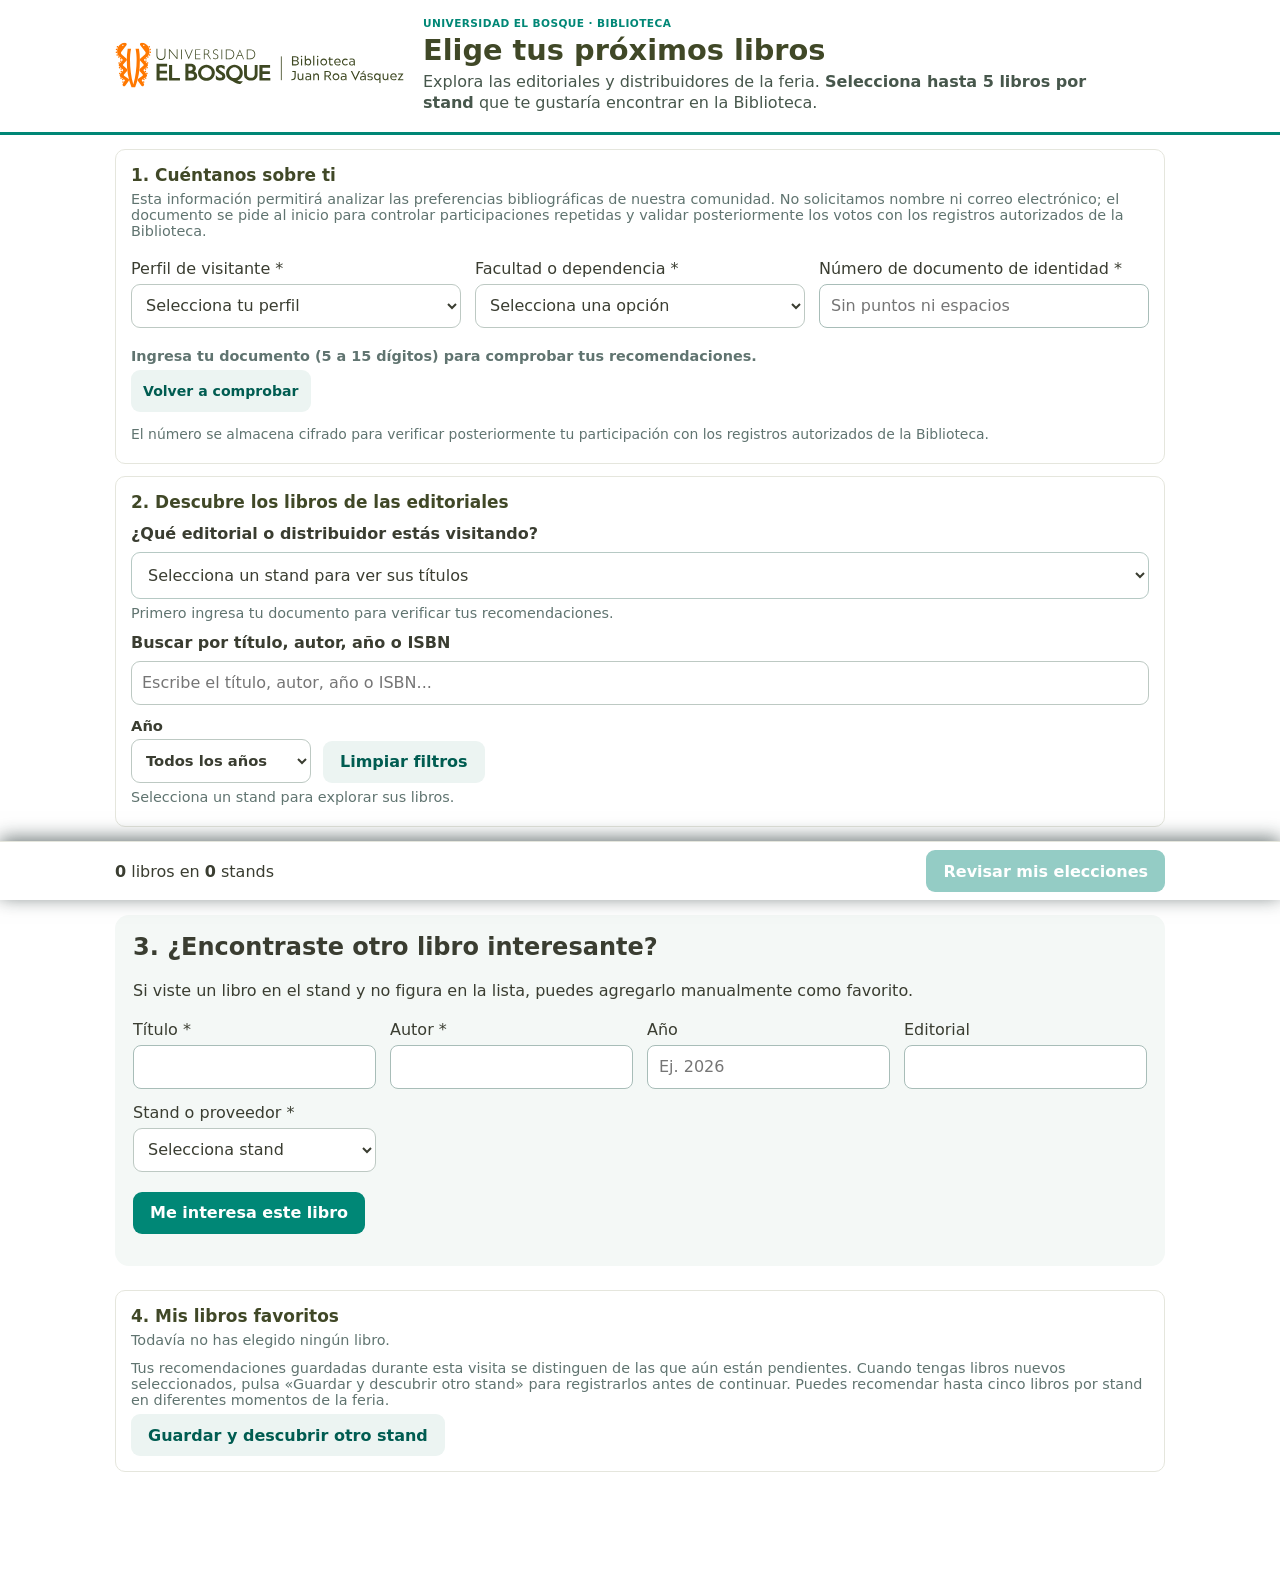
==== commit 33f57f26: "versión 3.5.3 Consulta automática al completar un documento válido, sin esperar a que el usuario pul" ====
--- a/index.html
+++ b/index.html
@@ -1,7 +1,7 @@
 <!doctype html><html lang="es"><head><meta charset="utf-8"><meta name="referrer" content="no-referrer"><meta name="viewport" content="width=device-width,initial-scale=1"><meta name="theme-color" content="#008776"><title>Elige los próximos libros | Biblioteca Universidad El Bosque</title><link rel="stylesheet" href="styles.css"></head><body>
 <header><div class="wrap header-inner"><div class="brand"><img class="brand-logo" src="./logo-biblioteca.svg" alt="Biblioteca Juan Roa Vásquez - Universidad El Bosque" onerror="this.style.display='none'"><div><p class="eyebrow">UNIVERSIDAD EL BOSQUE · BIBLIOTECA</p><h1>Elige tus próximos libros</h1><p>Explora las editoriales y distribuidores de la feria. <strong>Selecciona hasta 5 libros por stand</strong> que te gustaría encontrar en la Biblioteca.</p></div></div></div></header>
 <main class="wrap"><div id="setupNotice" class="notice" hidden></div>
-<section class="toolbar"><h2>1. Cuéntanos sobre ti</h2><p class="muted">Esta información permitirá analizar las preferencias bibliográficas de nuestra comunidad. No solicitamos nombre ni correo electrónico; el documento se pide al inicio para controlar participaciones repetidas y validar posteriormente los votos con los registros autorizados de la Biblioteca.</p><div class="fields"><label>Perfil de visitante *<select id="perfil" required><option value="">Selecciona tu perfil</option></select></label><label>Facultad o dependencia *<select id="dependencia" required><option value="">Selecciona una opción</option></select></label><label for="documento">Número de documento de identidad *<input id="documento" type="text" inputmode="numeric" pattern="[0-9]{5,15}" minlength="5" maxlength="15" autocomplete="off" placeholder="Sin puntos ni espacios" aria-describedby="documentoHelp"></label></div><p class="muted" id="documentoHelp">El número se almacena cifrado para verificar posteriormente tu participación con los registros autorizados de la Biblioteca.</p></section>
+<section class="toolbar"><h2>1. Cuéntanos sobre ti</h2><p class="muted">Esta información permitirá analizar las preferencias bibliográficas de nuestra comunidad. No solicitamos nombre ni correo electrónico; el documento se pide al inicio para controlar participaciones repetidas y validar posteriormente los votos con los registros autorizados de la Biblioteca.</p><div class="fields"><label>Perfil de visitante *<select id="perfil" required><option value="">Selecciona tu perfil</option></select></label><label>Facultad o dependencia *<select id="dependencia" required><option value="">Selecciona una opción</option></select></label><label for="documento">Número de documento de identidad *<input id="documento" type="text" inputmode="numeric" pattern="[0-9]{5,15}" minlength="5" maxlength="15" autocomplete="off" placeholder="Sin puntos ni espacios" aria-describedby="documentoHelp"></label></div><p id="documentoEstado" class="muted" role="status" aria-live="polite"></p><button class="light" id="reintentarConsulta" type="button">Volver a comprobar</button><p class="muted" id="documentoHelp">El número se almacena cifrado para verificar posteriormente tu participación con los registros autorizados de la Biblioteca.</p></section>
 <section class="toolbar"><h2>2. Descubre los libros de las editoriales</h2><label for="proveedor">¿Qué editorial o distribuidor estás visitando?</label><select id="proveedor" required><option value="">Selecciona un stand para ver sus títulos</option></select><div id="standComplete" class="stand-complete" role="status" hidden></div><p class="muted" id="standHint">Elige hasta 5 libros de cada stand que te gustaría encontrar en la Biblioteca.</p><label for="buscar">Buscar por título, autor, año o ISBN</label><input id="buscar" type="search" placeholder="Escribe el título, autor, año o ISBN..." autocomplete="off"><div class="filters"><label>Año<select id="anio"><option value="">Todos los años</option></select></label><button class="light" id="limpiar" type="button">Limpiar filtros</button></div><p id="counter" class="muted" aria-live="polite"></p></section>
 <section aria-label="Resultados del catálogo"><div id="books" class="cards"></div><div class="pagination"><button id="prev" class="light">Anterior</button><span id="pageInfo"></span><button id="next" class="light">Siguiente</button></div></section>
 <section class="manual"><h2>3. ¿Encontraste otro libro interesante?</h2><p>Si viste un libro en el stand y no figura en la lista, puedes agregarlo manualmente como favorito.</p><form id="manualForm"><div class="fields"><label>Título *<input id="mTitulo" maxlength="250" required></label><label>Autor *<input id="mAutor" maxlength="180" required></label><label>Año <input id="mAnio" type="number" min="1450" max="2100" placeholder="Ej. 2026"></label><label>Editorial <input id="mEditorial" maxlength="180"></label><label>Stand o proveedor *<select id="mProveedor" required><option value="">Selecciona stand</option></select></label></div><button type="submit" id="manualAdd">Me interesa este libro</button><p id="manualMsg" role="status" class="muted"></p></form></section>
--- a/styles.css
+++ b/styles.css
@@ -45,3 +45,5 @@
 .saved-item{color:#244c44}
 .saved-mark{font-size:.8rem;color:#07715f;font-weight:700;white-space:nowrap}
 @media(max-width:600px){.stand-complete{padding:10px 12px}.saved-mark{display:inline-block}}
+
+#documentoEstado{font-weight:600;margin:10px 0 6px}#reintentarConsulta{padding:8px 12px;font-size:.88rem;margin-bottom:8px}
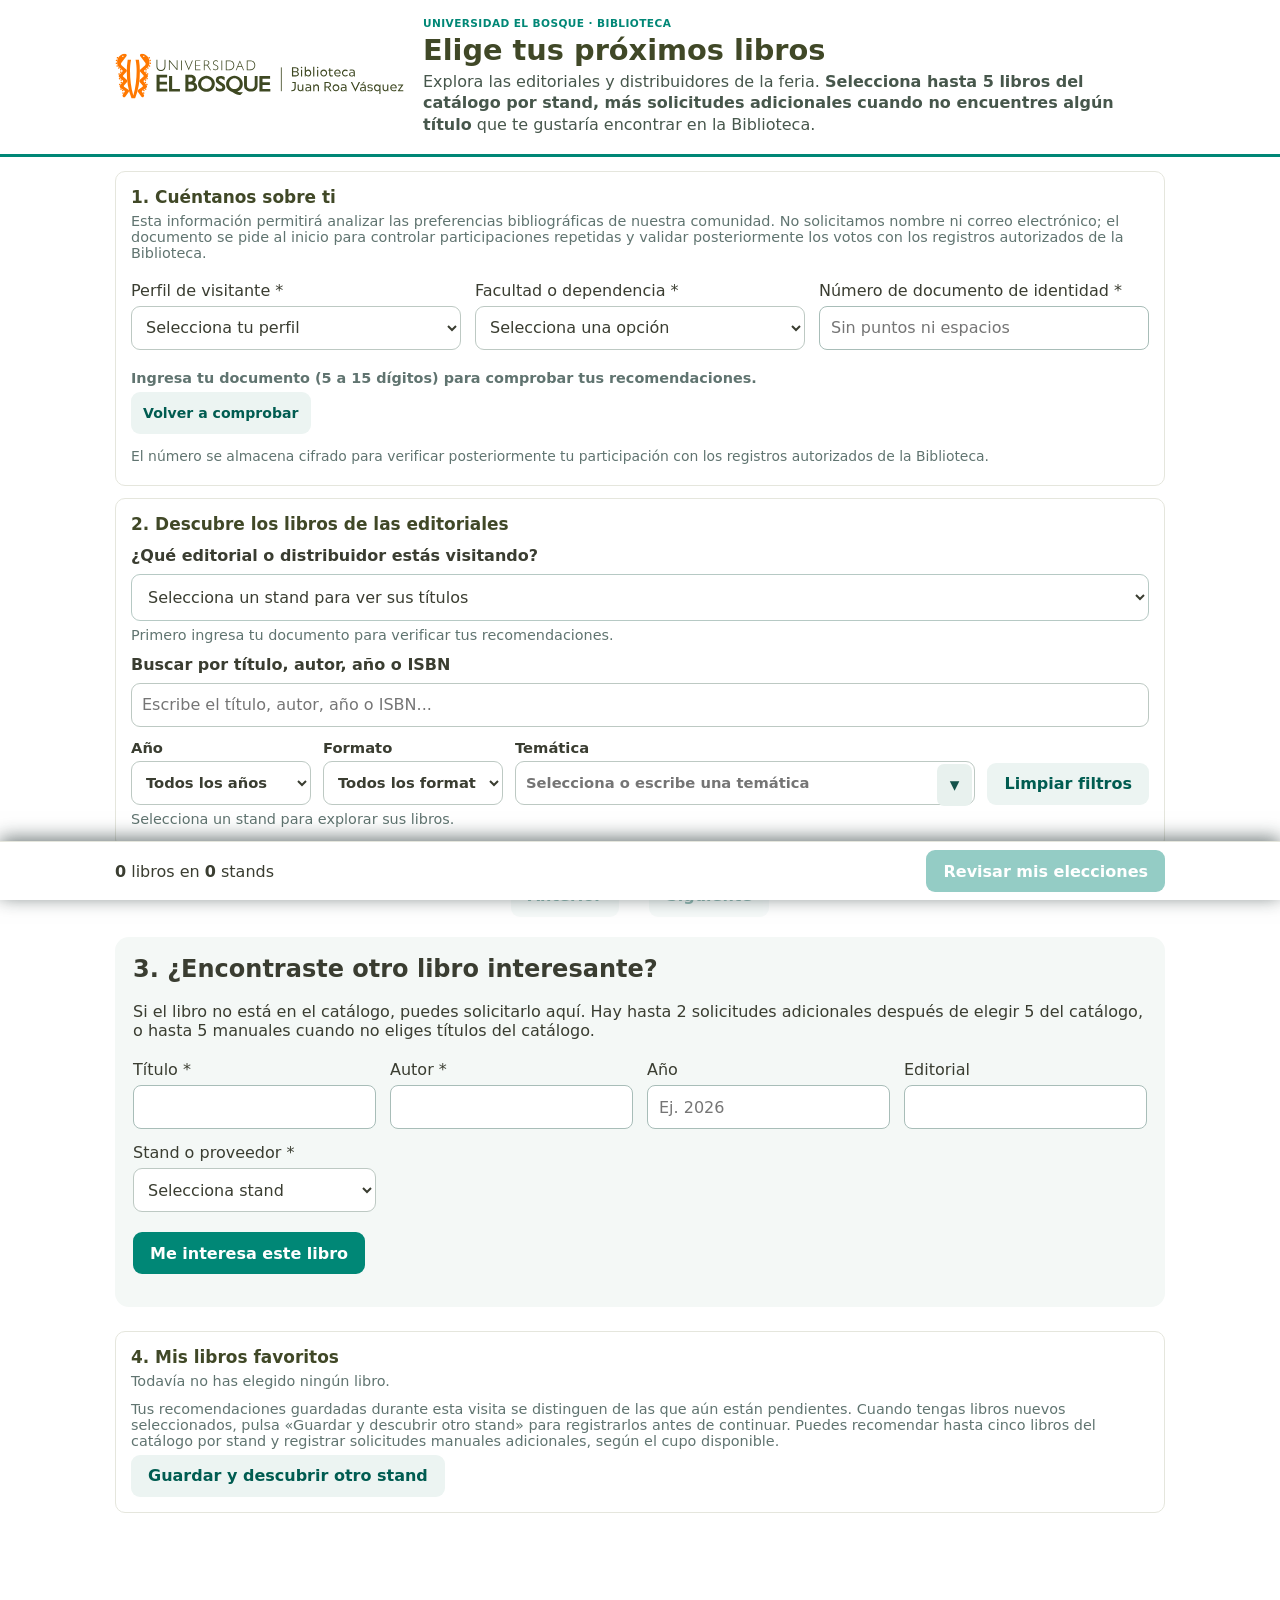
==== commit 31a270c6: "v3.7.1 - Filtros avanzados, selector de temáticas y mejoras en recomendaciones Actualización del mic" ====
--- a/index.html
+++ b/index.html
@@ -1,11 +1,12 @@
 <!doctype html><html lang="es"><head><meta charset="utf-8"><meta name="referrer" content="no-referrer"><meta name="viewport" content="width=device-width,initial-scale=1"><meta name="theme-color" content="#008776"><title>Elige los próximos libros | Biblioteca Universidad El Bosque</title><link rel="stylesheet" href="styles.css"></head><body>
-<header><div class="wrap header-inner"><div class="brand"><img class="brand-logo" src="./logo-biblioteca.svg" alt="Biblioteca Juan Roa Vásquez - Universidad El Bosque" onerror="this.style.display='none'"><div><p class="eyebrow">UNIVERSIDAD EL BOSQUE · BIBLIOTECA</p><h1>Elige tus próximos libros</h1><p>Explora las editoriales y distribuidores de la feria. <strong>Selecciona hasta 5 libros por stand</strong> que te gustaría encontrar en la Biblioteca.</p></div></div></div></header>
+<header><div class="wrap header-inner"><div class="brand"><img class="brand-logo" src="./logo-biblioteca.svg" alt="Biblioteca Juan Roa Vásquez - Universidad El Bosque" onerror="this.style.display='none'"><div><p class="eyebrow">UNIVERSIDAD EL BOSQUE · BIBLIOTECA</p><h1>Elige tus próximos libros</h1><p>Explora las editoriales y distribuidores de la feria. <strong>Selecciona hasta 5 libros del catálogo por stand, más solicitudes adicionales cuando no encuentres algún título</strong> que te gustaría encontrar en la Biblioteca.</p></div></div></div></header>
 <main class="wrap"><div id="setupNotice" class="notice" hidden></div>
 <section class="toolbar"><h2>1. Cuéntanos sobre ti</h2><p class="muted">Esta información permitirá analizar las preferencias bibliográficas de nuestra comunidad. No solicitamos nombre ni correo electrónico; el documento se pide al inicio para controlar participaciones repetidas y validar posteriormente los votos con los registros autorizados de la Biblioteca.</p><div class="fields"><label>Perfil de visitante *<select id="perfil" required><option value="">Selecciona tu perfil</option></select></label><label>Facultad o dependencia *<select id="dependencia" required><option value="">Selecciona una opción</option></select></label><label for="documento">Número de documento de identidad *<input id="documento" type="text" inputmode="numeric" pattern="[0-9]{5,15}" minlength="5" maxlength="15" autocomplete="off" placeholder="Sin puntos ni espacios" aria-describedby="documentoHelp"></label></div><p id="documentoEstado" class="muted" role="status" aria-live="polite"></p><button class="light" id="reintentarConsulta" type="button">Volver a comprobar</button><p class="muted" id="documentoHelp">El número se almacena cifrado para verificar posteriormente tu participación con los registros autorizados de la Biblioteca.</p></section>
-<section class="toolbar"><h2>2. Descubre los libros de las editoriales</h2><label for="proveedor">¿Qué editorial o distribuidor estás visitando?</label><select id="proveedor" required><option value="">Selecciona un stand para ver sus títulos</option></select><div id="standComplete" class="stand-complete" role="status" hidden></div><p class="muted" id="standHint">Elige hasta 5 libros de cada stand que te gustaría encontrar en la Biblioteca.</p><label for="buscar">Buscar por título, autor, año o ISBN</label><input id="buscar" type="search" placeholder="Escribe el título, autor, año o ISBN..." autocomplete="off"><div class="filters"><label>Año<select id="anio"><option value="">Todos los años</option></select></label><button class="light" id="limpiar" type="button">Limpiar filtros</button></div><p id="counter" class="muted" aria-live="polite"></p></section>
+<section class="toolbar"><h2>2. Descubre los libros de las editoriales</h2><label for="proveedor">¿Qué editorial o distribuidor estás visitando?</label><select id="proveedor" required><option value="">Selecciona un stand para ver sus títulos</option></select><div id="standComplete" class="stand-complete" role="status" hidden></div><p class="muted" id="standHint">Elige hasta 5 libros de cada stand que te gustaría encontrar en la Biblioteca.</p><label for="buscar">Buscar por título, autor, año o ISBN</label><input id="buscar" type="search" placeholder="Escribe el título, autor, año o ISBN..." autocomplete="off"><div class="filters"><label>Año<select id="anio"><option value="">Todos los años</option></select></label><label>Formato<select id="formatoFiltro"><option value="">Todos los formatos</option><option value="Físico">Físico</option><option value="Digital">Digital</option></select></label><div class="tema-filter tema-combobox" id="temaCombo"><label for="temaFiltro">Temática</label><div class="tema-combo-input"><input id="temaFiltro" type="search" role="combobox" aria-autocomplete="list" aria-expanded="false" aria-controls="tematicasOpciones" placeholder="Selecciona o escribe una temática" autocomplete="off"><button type="button" id="temaDesplegar" class="tema-arrow" aria-label="Mostrar temáticas" aria-expanded="false">▾</button></div><div id="tematicasOpciones" class="tema-options" role="listbox" hidden></div></div><button class="light" id="limpiar" type="button">Limpiar filtros</button></div><p id="counter" class="muted" aria-live="polite"></p></section>
 <section aria-label="Resultados del catálogo"><div id="books" class="cards"></div><div class="pagination"><button id="prev" class="light">Anterior</button><span id="pageInfo"></span><button id="next" class="light">Siguiente</button></div></section>
-<section class="manual"><h2>3. ¿Encontraste otro libro interesante?</h2><p>Si viste un libro en el stand y no figura en la lista, puedes agregarlo manualmente como favorito.</p><form id="manualForm"><div class="fields"><label>Título *<input id="mTitulo" maxlength="250" required></label><label>Autor *<input id="mAutor" maxlength="180" required></label><label>Año <input id="mAnio" type="number" min="1450" max="2100" placeholder="Ej. 2026"></label><label>Editorial <input id="mEditorial" maxlength="180"></label><label>Stand o proveedor *<select id="mProveedor" required><option value="">Selecciona stand</option></select></label></div><button type="submit" id="manualAdd">Me interesa este libro</button><p id="manualMsg" role="status" class="muted"></p></form></section>
-<section class="toolbar"><h2>4. Mis libros favoritos</h2><div id="summary" aria-live="polite" class="summary-list"><p class="muted">Todavía no has elegido ningún libro.</p></div><p class="muted">Tus recomendaciones guardadas durante esta visita se distinguen de las que aún están pendientes. Cuando tengas libros nuevos seleccionados, pulsa «Guardar y descubrir otro stand» para registrarlos antes de continuar. Puedes recomendar hasta cinco libros por stand en diferentes momentos de la feria.</p><button class="light" id="another" type="button">Guardar y descubrir otro stand</button></section>
+<section class="manual"><h2>3. ¿Encontraste otro libro interesante?</h2><p>Si el libro no está en el catálogo, puedes solicitarlo aquí. Hay hasta 2 solicitudes adicionales después de elegir 5 del catálogo, o hasta 5 manuales cuando no eliges títulos del catálogo.</p><form id="manualForm"><div class="fields"><label>Título *<input id="mTitulo" maxlength="250" required></label><label>Autor *<input id="mAutor" maxlength="180" required></label><label>Año <input id="mAnio" type="number" min="1450" max="2100" placeholder="Ej. 2026"></label><label>Editorial <input id="mEditorial" maxlength="180"></label><label>Stand o proveedor *<select id="mProveedor" required><option value="">Selecciona stand</option></select></label></div><button type="submit" id="manualAdd">Me interesa este libro</button><p id="manualLimit" class="muted"></p><p id="manualMsg" role="status" class="muted"></p></form></section>
+<section class="toolbar"><h2>4. Mis libros favoritos</h2><div id="summary" aria-live="polite" class="summary-list"><p class="muted">Todavía no has elegido ningún libro.</p></div><p class="muted">Tus recomendaciones guardadas durante esta visita se distinguen de las que aún están pendientes. Cuando tengas libros nuevos seleccionados, pulsa «Guardar y descubrir otro stand» para registrarlos antes de continuar. Puedes recomendar hasta cinco libros del catálogo por stand y registrar solicitudes manuales adicionales, según el cupo disponible.</p><button class="light" id="another" type="button">Guardar y descubrir otro stand</button></section>
 </main><div class="bottom"><div class="wrap bottom-inner"><span><strong id="nselected">0</strong> libros en <strong id="nstands">0</strong> stands</span><button id="review" type="button" disabled>Revisar mis elecciones</button></div></div>
-<dialog id="dialog"><div class="dialog-content"><h2>Revisa tu selección</h2><p id="reviewProfile" class="muted"></p><div id="reviewList"></div><p class="notice-final"><strong>Última comprobación:</strong> guardarás los libros elegidos hasta ahora. Podrás volver más tarde a agregar otros, siempre que no superes cinco por stand.</p><label class="privacy"><input id="consentimiento" type="checkbox"> He leído la información sobre el tratamiento de mis datos y autorizo el registro cifrado de mi documento para acumular mis votos y controlar la votación y verificar posteriormente mi vinculación institucional. *</label><div class="actions"><button id="close" type="button" class="light">Volver</button><button id="confirm" type="button">Guardar mis recomendaciones</button></div><p id="confirmation" role="status" aria-live="polite"></p></div></dialog>
+<dialog id="dialog"><div class="dialog-content"><h2>Revisa tu selección</h2><p id="reviewProfile" class="muted"></p><div id="reviewList"></div><p class="notice-final"><strong>Última comprobación:</strong> guardarás los libros elegidos hasta ahora. Podrás volver más tarde a agregar otros, respetando el cupo de catálogo y solicitudes manuales de cada stand.</p><label class="privacy"><input id="consentimiento" type="checkbox"> He leído la información sobre el tratamiento de mis datos y autorizo el registro cifrado de mi documento para acumular mis votos y controlar la votación y verificar posteriormente mi vinculación institucional. *</label><div class="actions"><button id="close" type="button" class="light">Volver</button><button id="confirm" type="button">Guardar mis recomendaciones</button></div><p id="confirmation" role="status" aria-live="polite"></p></div></dialog>
+<dialog id="digitalExtraDialog" aria-labelledby="digitalExtraTitle"><div class="dialog-content"><h2 id="digitalExtraTitle">¿Te gustaría contar con este libro también en físico?</h2><p>Tu recomendación será digital; esta respuesta nos ayudará a conocer si también te interesaría disponer de un ejemplar físico.</p><div class="actions"><button type="button" id="digitalExtraSi">Sí</button><button type="button" id="digitalExtraNo">No</button></div><button type="button" class="light" id="digitalExtraCancelar">Volver</button></div></dialog><dialog id="formatoDialog" aria-labelledby="formatoTitle"><div class="dialog-content"><h2 id="formatoTitle">¿En qué formato prefieres este libro?</h2><p>Este título está disponible en físico y digital. Elige el que más te gustaría encontrar en la Biblioteca.</p><div class="actions"><button type="button" id="formatoFisico">Libro físico</button><button type="button" id="formatoDigital">Libro digital</button></div><button type="button" class="light" id="formatoCancelar">Volver</button></div></dialog>
 <script src="config.js"></script><script src="app.js" defer></script></body></html>
--- a/styles.css
+++ b/styles.css
@@ -47,3 +47,22 @@
 @media(max-width:600px){.stand-complete{padding:10px 12px}.saved-mark{display:inline-block}}
 
 #documentoEstado{font-weight:600;margin:10px 0 6px}#reintentarConsulta{padding:8px 12px;font-size:.88rem;margin-bottom:8px}
+
+#formatoDialog .actions {display:flex;flex-wrap:wrap;gap:0.65rem;margin:1rem 0;}
+#formatoDialog .actions button {flex:1 1 140px;}
+
+/* v3.7.0 filtros accesibles */
+.tema-filter{flex:2 1 260px}.tema-filter input{width:100%}#formatoFiltro{min-width:125px}#digitalExtraDialog .actions{display:flex;gap:10px;flex-wrap:wrap}#digitalExtraDialog .actions button{flex:1 1 100px}
+
+/* v3.7.1: selector searchable de temáticas */
+.tema-combobox{position:relative;min-width:min(100%,260px);font-size:.92rem;font-weight:600}
+.tema-combobox>label{display:block;margin-bottom:5px}
+.tema-combo-input{position:relative;display:flex}
+.tema-combo-input input{width:100%;padding-right:47px}
+.tema-arrow{position:absolute;right:3px;top:3px;bottom:3px;padding:0 13px;background:#e8f1ee;color:#14534b;border-radius:7px;font-size:1.2rem}
+.tema-options{position:absolute;top:100%;left:0;right:0;z-index:80;max-height:250px;overflow:auto;background:white;border:1px solid #a8bdb8;border-radius:9px;box-shadow:0 10px 25px #10282129;margin-top:4px}
+.tema-options[hidden]{display:none}
+.tema-option{display:block;width:100%;border:0;border-radius:0;padding:10px 12px;color:#243b38;background:white;text-align:left;font-size:.89rem;font-weight:450;white-space:normal}
+.tema-option:hover,.tema-option:focus,.tema-option.tema-active{background:#e7f4f0;color:#10483d;filter:none}
+.tema-empty{padding:12px;color:#607470;font-weight:400;font-size:.86rem}
+@media(max-width:600px){.tema-combobox{flex:1 1 100%;min-width:100%}.tema-options{max-height:210px}}
